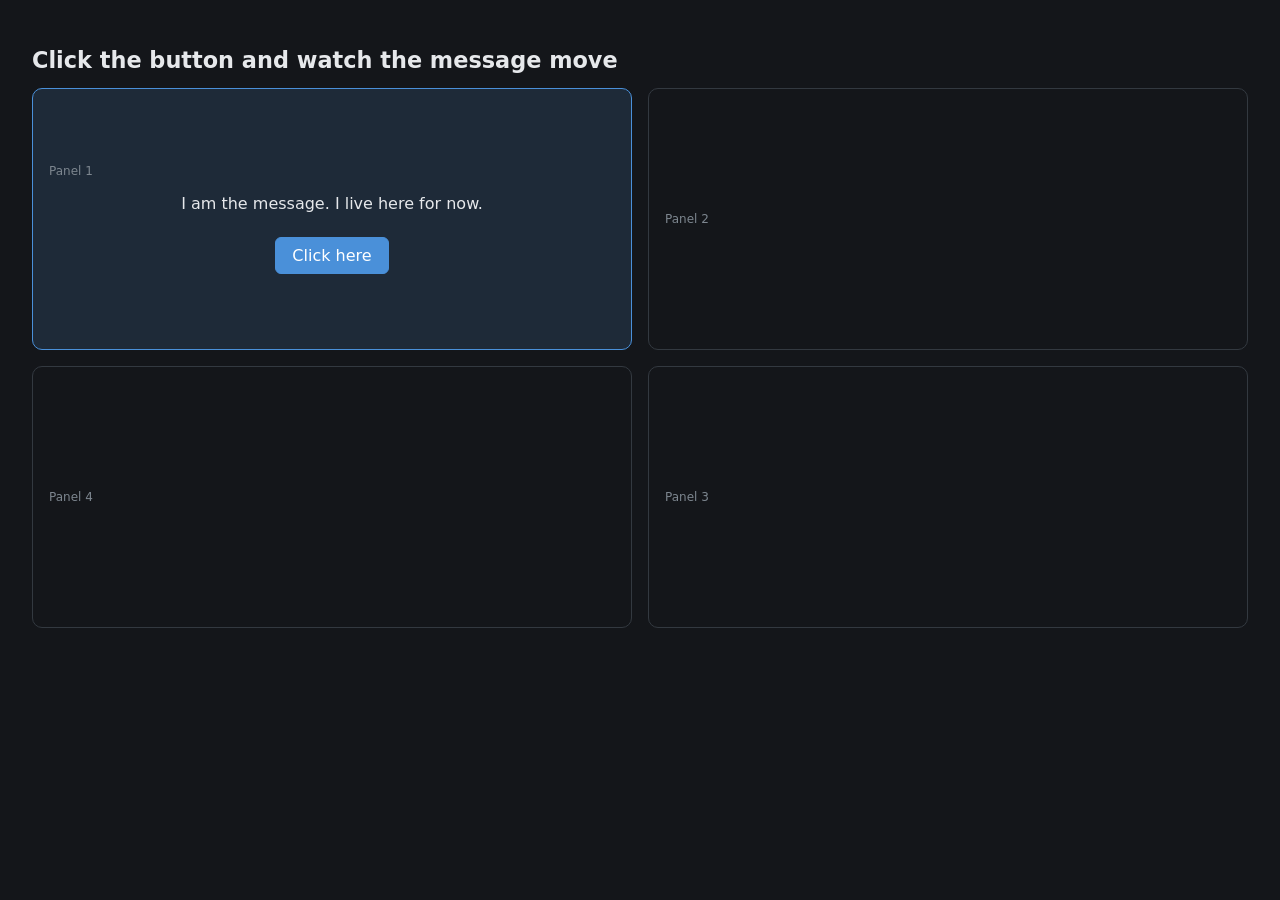
==== index.html @ 0a92f458 "Add files via upload" ====
<!DOCTYPE html>
<html lang="en">
<head>
  <meta charset="UTF-8">
  <meta name="viewport" content="width=device-width, initial-scale=1.0">
  <title>Passing the Parcel</title>
  <style>
    body {
      font-family: system-ui, sans-serif;
      margin: 0;
      padding: 2rem;
      background: #14161a;
      color: #e6e8eb;
    }

    h1 { font-size: 1.4rem; font-weight: 600; }

    /* Four chunks. This is the whole layout. */
    .grid {
      display: grid;
      grid-template-columns: 1fr 1fr;   /* 2 columns */
      grid-template-rows: 1fr 1fr;      /* 2 rows  -> 4 cells */
      gap: 1rem;
      height: 60vh;
    }

    .panel {
      border: 1px solid #333940;
      border-radius: 10px;
      padding: 1rem;
      display: flex;
      flex-direction: column;
      align-items: center;
      justify-content: center;
      transition: background 0.3s;
    }

    /* Highlight whichever panel currently holds the message */
    .panel:has(#message) { background: #1e2a38; border-color: #4a90d9; }

    .label { font-size: 0.75rem; color: #7d868f; align-self: flex-start; }

    #message { text-align: center; }

    button {
      font: inherit;
      padding: 0.5rem 1rem;
      border-radius: 6px;
      border: 1px solid #4a90d9;
      background: #4a90d9;
      color: #fff;
      cursor: pointer;
      margin-top: 0.5rem;
    }

    button:hover { background: #3b7ab8; }
  </style>
</head>
<body>

  <h1>Click the button and watch the message move</h1>

  <div class="grid">
    <div class="panel" id="panel-1">
      <span class="label">Panel 1</span>
      <div id="message">
        <p>I am the message. I live here for now.</p>
        <button id="moveBtn">Click here</button>
      </div>
    </div>
    <div class="panel" id="panel-2"><span class="label">Panel 2</span></div>
    <div class="panel" id="panel-4"><span class="label">Panel 4</span></div>
    <div class="panel" id="panel-3"><span class="label">Panel 3</span></div>
  </div>

  <script>
    // Grid order is 1, 2, 4, 3 visually (clockwise) - we control the
    // travel order here, independent of where they sit on screen.
    const order = ["panel-1", "panel-2", "panel-3", "panel-4"];
    let current = 0;

    // The three lines that actually do the work:
    document.getElementById("moveBtn").addEventListener("click", () => {
      current = (current + 1) % order.length;
      document.getElementById(order[current])
              .appendChild(document.getElementById("message"));
    });
  </script>

</body>
</html>
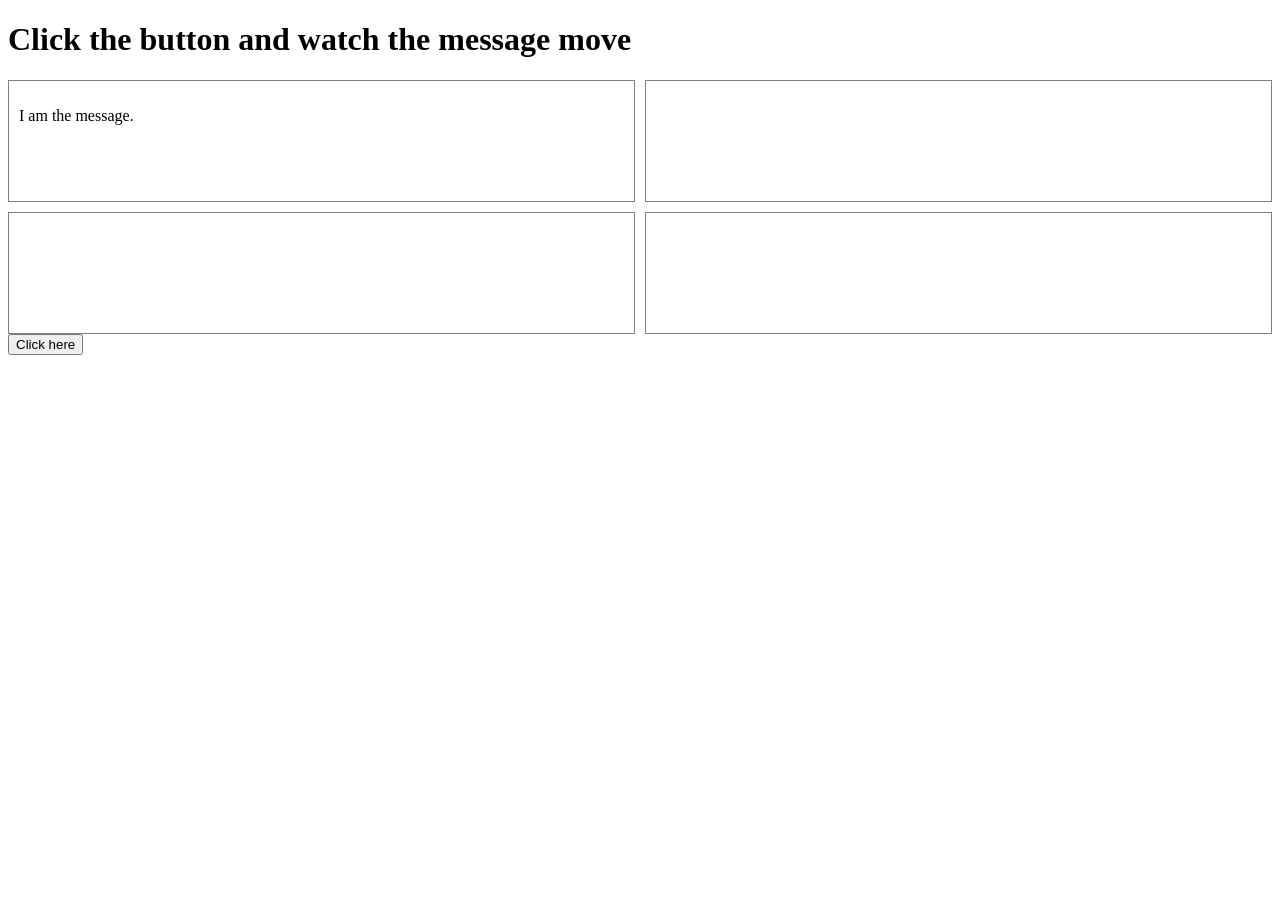
==== commit e8183e38: "Simplify page: strip styling, cut code from 91 to 37 lines" ====
--- a/index.html
+++ b/index.html
@@ -2,58 +2,10 @@
 <html lang="en">
 <head>
   <meta charset="UTF-8">
-  <meta name="viewport" content="width=device-width, initial-scale=1.0">
   <title>Passing the Parcel</title>
   <style>
-    body {
-      font-family: system-ui, sans-serif;
-      margin: 0;
-      padding: 2rem;
-      background: #14161a;
-      color: #e6e8eb;
-    }
-
-    h1 { font-size: 1.4rem; font-weight: 600; }
-
-    /* Four chunks. This is the whole layout. */
-    .grid {
-      display: grid;
-      grid-template-columns: 1fr 1fr;   /* 2 columns */
-      grid-template-rows: 1fr 1fr;      /* 2 rows  -> 4 cells */
-      gap: 1rem;
-      height: 60vh;
-    }
-
-    .panel {
-      border: 1px solid #333940;
-      border-radius: 10px;
-      padding: 1rem;
-      display: flex;
-      flex-direction: column;
-      align-items: center;
-      justify-content: center;
-      transition: background 0.3s;
-    }
-
-    /* Highlight whichever panel currently holds the message */
-    .panel:has(#message) { background: #1e2a38; border-color: #4a90d9; }
-
-    .label { font-size: 0.75rem; color: #7d868f; align-self: flex-start; }
-
-    #message { text-align: center; }
-
-    button {
-      font: inherit;
-      padding: 0.5rem 1rem;
-      border-radius: 6px;
-      border: 1px solid #4a90d9;
-      background: #4a90d9;
-      color: #fff;
-      cursor: pointer;
-      margin-top: 0.5rem;
-    }
-
-    button:hover { background: #3b7ab8; }
+    .grid { display: grid; grid-template-columns: 1fr 1fr; gap: 10px; }
+    .panel { border: 1px solid grey; height: 100px; padding: 10px; }
   </style>
 </head>
 <body>
@@ -62,29 +14,23 @@
 
   <div class="grid">
     <div class="panel" id="panel-1">
-      <span class="label">Panel 1</span>
-      <div id="message">
-        <p>I am the message. I live here for now.</p>
-        <button id="moveBtn">Click here</button>
-      </div>
+      <p id="message">I am the message.</p>
     </div>
-    <div class="panel" id="panel-2"><span class="label">Panel 2</span></div>
-    <div class="panel" id="panel-4"><span class="label">Panel 4</span></div>
-    <div class="panel" id="panel-3"><span class="label">Panel 3</span></div>
+    <div class="panel" id="panel-2"></div>
+    <div class="panel" id="panel-3"></div>
+    <div class="panel" id="panel-4"></div>
   </div>
 
+  <button onclick="move()">Click here</button>
+
   <script>
-    // Grid order is 1, 2, 4, 3 visually (clockwise) - we control the
-    // travel order here, independent of where they sit on screen.
-    const order = ["panel-1", "panel-2", "panel-3", "panel-4"];
-    let current = 0;
+    let n = 1;
 
-    // The three lines that actually do the work:
-    document.getElementById("moveBtn").addEventListener("click", () => {
-      current = (current + 1) % order.length;
-      document.getElementById(order[current])
+    function move() {
+      n = n % 4 + 1;
+      document.getElementById("panel-" + n)
               .appendChild(document.getElementById("message"));
-    });
+    }
   </script>
 
 </body>
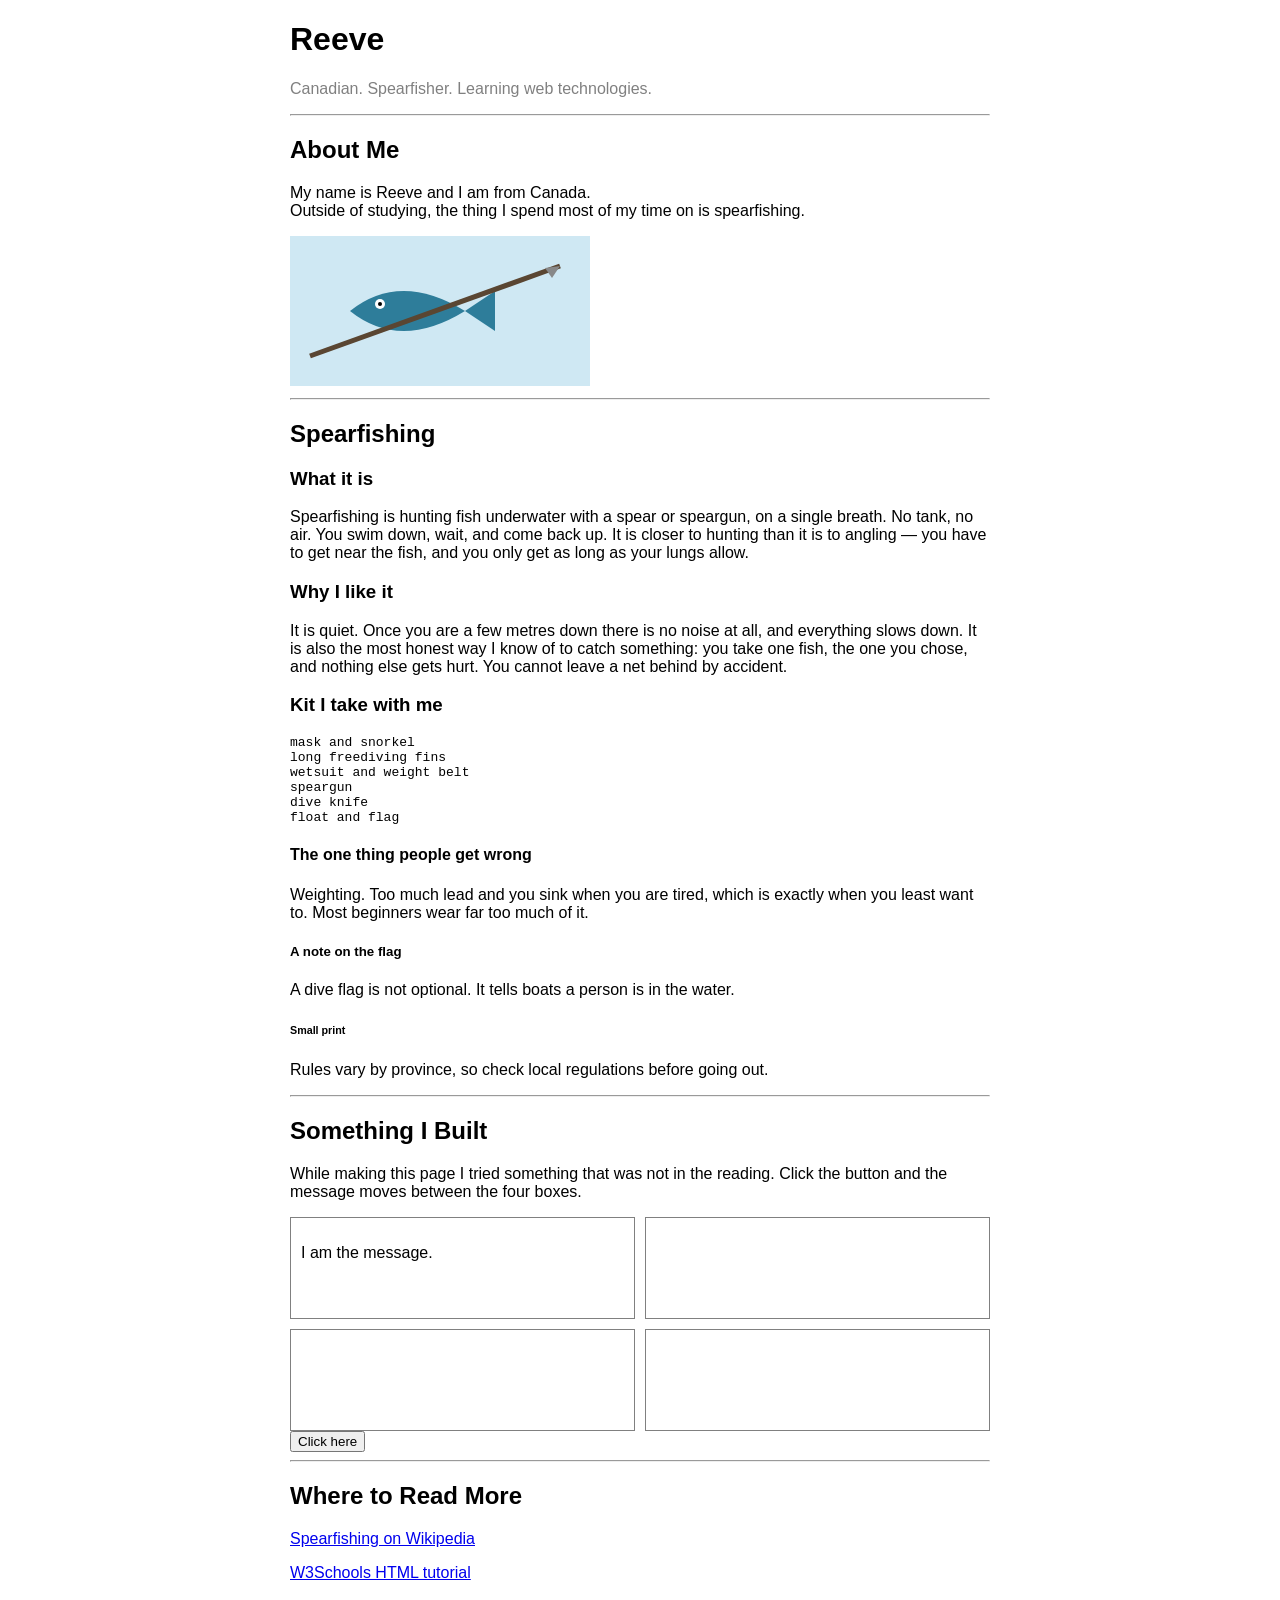
==== commit 7473e04f: "Update index.htmlEnhance page: add headings, paragraphs, image, links and content about me" ====
--- a/index.html
+++ b/index.html
@@ -2,36 +2,129 @@
 <html lang="en">
 <head>
   <meta charset="UTF-8">
-  <title>Passing the Parcel</title>
+  <meta name="viewport" content="width=device-width, initial-scale=1.0">
+  <title>Reeve - Spearfishing</title>
   <style>
+    body { font-family: sans-serif; max-width: 700px; margin: 20px auto; padding: 0 15px; }
     .grid { display: grid; grid-template-columns: 1fr 1fr; gap: 10px; }
-    .panel { border: 1px solid grey; height: 100px; padding: 10px; }
+    .panel { border: 1px solid grey; height: 80px; padding: 10px; }
   </style>
 </head>
 <body>
 
-  <h1>Click the button and watch the message move</h1>
+<!-- ===== Page heading ===== -->
+<h1>Reeve</h1>
 
-  <div class="grid">
-    <div class="panel" id="panel-1">
-      <p id="message">I am the message.</p>
-    </div>
-    <div class="panel" id="panel-2"></div>
-    <div class="panel" id="panel-3"></div>
-    <div class="panel" id="panel-4"></div>
+<p style="color: grey;">Canadian. Spearfisher. Learning web technologies.</p>
+
+<hr>
+
+<!-- ===== About me ===== -->
+<h2>About Me</h2>
+
+<p>
+  My name is Reeve and I am from Canada.<br>
+  Outside of studying, the thing I spend most of my time on is spearfishing.
+</p>
+
+<img src="fish.svg" alt="Drawing of a fish with a spear behind it" width="300" height="150">
+
+<hr>
+
+<!-- ===== My interest ===== -->
+<h2>Spearfishing</h2>
+
+<h3>What it is</h3>
+
+<p>
+  Spearfishing is hunting fish underwater with a spear or speargun, on a single
+  breath. No tank, no air. You swim down, wait, and come back up. It is closer
+  to hunting than it is to angling &mdash; you have to get near the fish, and you only
+  get as long as your lungs allow.
+</p>
+
+<h3>Why I like it</h3>
+
+<p>
+  It is quiet. Once you are a few metres down there is no noise at all, and
+  everything slows down. It is also the most honest way I know of to catch
+  something: you take one fish, the one you chose, and nothing else gets hurt.
+  You cannot leave a net behind by accident.
+</p>
+
+<h3>Kit I take with me</h3>
+
+<pre>
+mask and snorkel
+long freediving fins
+wetsuit and weight belt
+speargun
+dive knife
+float and flag
+</pre>
+
+<h4>The one thing people get wrong</h4>
+
+<p>
+  Weighting. Too much lead and you sink when you are tired, which is exactly
+  when you least want to. Most beginners wear far too much of it.
+</p>
+
+<h5>A note on the flag</h5>
+
+<p>A dive flag is not optional. It tells boats a person is in the water.</p>
+
+<h6>Small print</h6>
+
+<p>Rules vary by province, so check local regulations before going out.</p>
+
+<hr>
+
+<!-- ===== My experiment with JavaScript ===== -->
+<h2>Something I Built</h2>
+
+<p>
+  While making this page I tried something that was not in the reading. Click
+  the button and the message moves between the four boxes.
+</p>
+
+<div class="grid">
+  <div class="panel" id="panel-1">
+    <p id="message">I am the message.</p>
   </div>
+  <div class="panel" id="panel-2"></div>
+  <div class="panel" id="panel-3"></div>
+  <div class="panel" id="panel-4"></div>
+</div>
 
-  <button onclick="move()">Click here</button>
+<button onclick="move()">Click here</button>
 
-  <script>
-    let n = 1;
+<hr>
 
-    function move() {
-      n = n % 4 + 1;
-      document.getElementById("panel-" + n)
-              .appendChild(document.getElementById("message"));
-    }
-  </script>
+<!-- ===== Links out ===== -->
+<h2>Where to Read More</h2>
+
+<p>
+  <a href="https://en.wikipedia.org/wiki/Spearfishing" title="Spearfishing on Wikipedia">
+    Spearfishing on Wikipedia
+  </a>
+</p>
+
+<p>
+  <a href="https://www.w3schools.com/html/" title="The HTML tutorial used on this module">
+    W3Schools HTML tutorial
+  </a>
+</p>
+
+<script>
+  let n = 1;
+
+  function move() {
+    n = n % 4 + 1;
+    document.getElementById("panel-" + n)
+            .appendChild(document.getElementById("message"));
+  }
+</script>
 
 </body>
 </html>
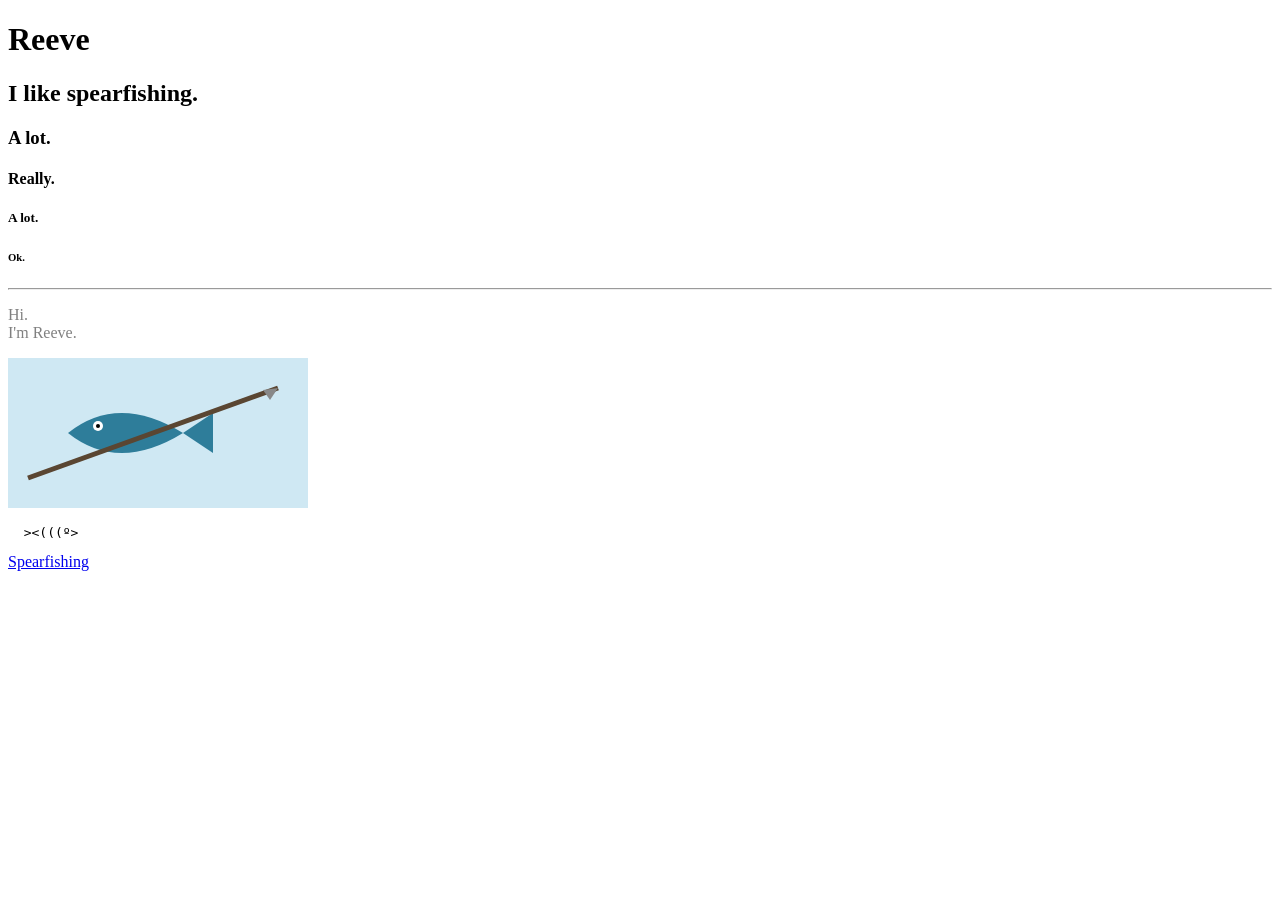
==== commit 036ea34d: "Update index.html" ====
--- a/index.html
+++ b/index.html
@@ -2,129 +2,28 @@
 <html lang="en">
 <head>
   <meta charset="UTF-8">
-  <meta name="viewport" content="width=device-width, initial-scale=1.0">
-  <title>Reeve - Spearfishing</title>
-  <style>
-    body { font-family: sans-serif; max-width: 700px; margin: 20px auto; padding: 0 15px; }
-    .grid { display: grid; grid-template-columns: 1fr 1fr; gap: 10px; }
-    .panel { border: 1px solid grey; height: 80px; padding: 10px; }
-  </style>
+  <title>Reeve</title>
 </head>
 <body>
 
-<!-- ===== Page heading ===== -->
 <h1>Reeve</h1>
-
-<p style="color: grey;">Canadian. Spearfisher. Learning web technologies.</p>
+<h2>I like spearfishing.</h2>
+<h3>A lot.</h3>
+<h4>Really.</h4>
+<h5>A lot.</h5>
+<h6>Ok.</h6>
 
 <hr>
 
-<!-- ===== About me ===== -->
-<h2>About Me</h2>
+<p style="color: grey;">Hi.<br>I'm Reeve.</p>
 
-<p>
-  My name is Reeve and I am from Canada.<br>
-  Outside of studying, the thing I spend most of my time on is spearfishing.
-</p>
-
-<img src="fish.svg" alt="Drawing of a fish with a spear behind it" width="300" height="150">
-
-<hr>
-
-<!-- ===== My interest ===== -->
-<h2>Spearfishing</h2>
-
-<h3>What it is</h3>
-
-<p>
-  Spearfishing is hunting fish underwater with a spear or speargun, on a single
-  breath. No tank, no air. You swim down, wait, and come back up. It is closer
-  to hunting than it is to angling &mdash; you have to get near the fish, and you only
-  get as long as your lungs allow.
-</p>
-
-<h3>Why I like it</h3>
-
-<p>
-  It is quiet. Once you are a few metres down there is no noise at all, and
-  everything slows down. It is also the most honest way I know of to catch
-  something: you take one fish, the one you chose, and nothing else gets hurt.
-  You cannot leave a net behind by accident.
-</p>
-
-<h3>Kit I take with me</h3>
+<img src="fish.svg" alt="Fish" width="300" height="150">
 
 <pre>
-mask and snorkel
-long freediving fins
-wetsuit and weight belt
-speargun
-dive knife
-float and flag
+  ><(((º>
 </pre>
 
-<h4>The one thing people get wrong</h4>
-
-<p>
-  Weighting. Too much lead and you sink when you are tired, which is exactly
-  when you least want to. Most beginners wear far too much of it.
-</p>
-
-<h5>A note on the flag</h5>
-
-<p>A dive flag is not optional. It tells boats a person is in the water.</p>
-
-<h6>Small print</h6>
-
-<p>Rules vary by province, so check local regulations before going out.</p>
-
-<hr>
-
-<!-- ===== My experiment with JavaScript ===== -->
-<h2>Something I Built</h2>
-
-<p>
-  While making this page I tried something that was not in the reading. Click
-  the button and the message moves between the four boxes.
-</p>
-
-<div class="grid">
-  <div class="panel" id="panel-1">
-    <p id="message">I am the message.</p>
-  </div>
-  <div class="panel" id="panel-2"></div>
-  <div class="panel" id="panel-3"></div>
-  <div class="panel" id="panel-4"></div>
-</div>
-
-<button onclick="move()">Click here</button>
-
-<hr>
-
-<!-- ===== Links out ===== -->
-<h2>Where to Read More</h2>
-
-<p>
-  <a href="https://en.wikipedia.org/wiki/Spearfishing" title="Spearfishing on Wikipedia">
-    Spearfishing on Wikipedia
-  </a>
-</p>
-
-<p>
-  <a href="https://www.w3schools.com/html/" title="The HTML tutorial used on this module">
-    W3Schools HTML tutorial
-  </a>
-</p>
-
-<script>
-  let n = 1;
-
-  function move() {
-    n = n % 4 + 1;
-    document.getElementById("panel-" + n)
-            .appendChild(document.getElementById("message"));
-  }
-</script>
+<a href="https://en.wikipedia.org/wiki/Spearfishing" title="Wikipedia">Spearfishing</a>
 
 </body>
 </html>
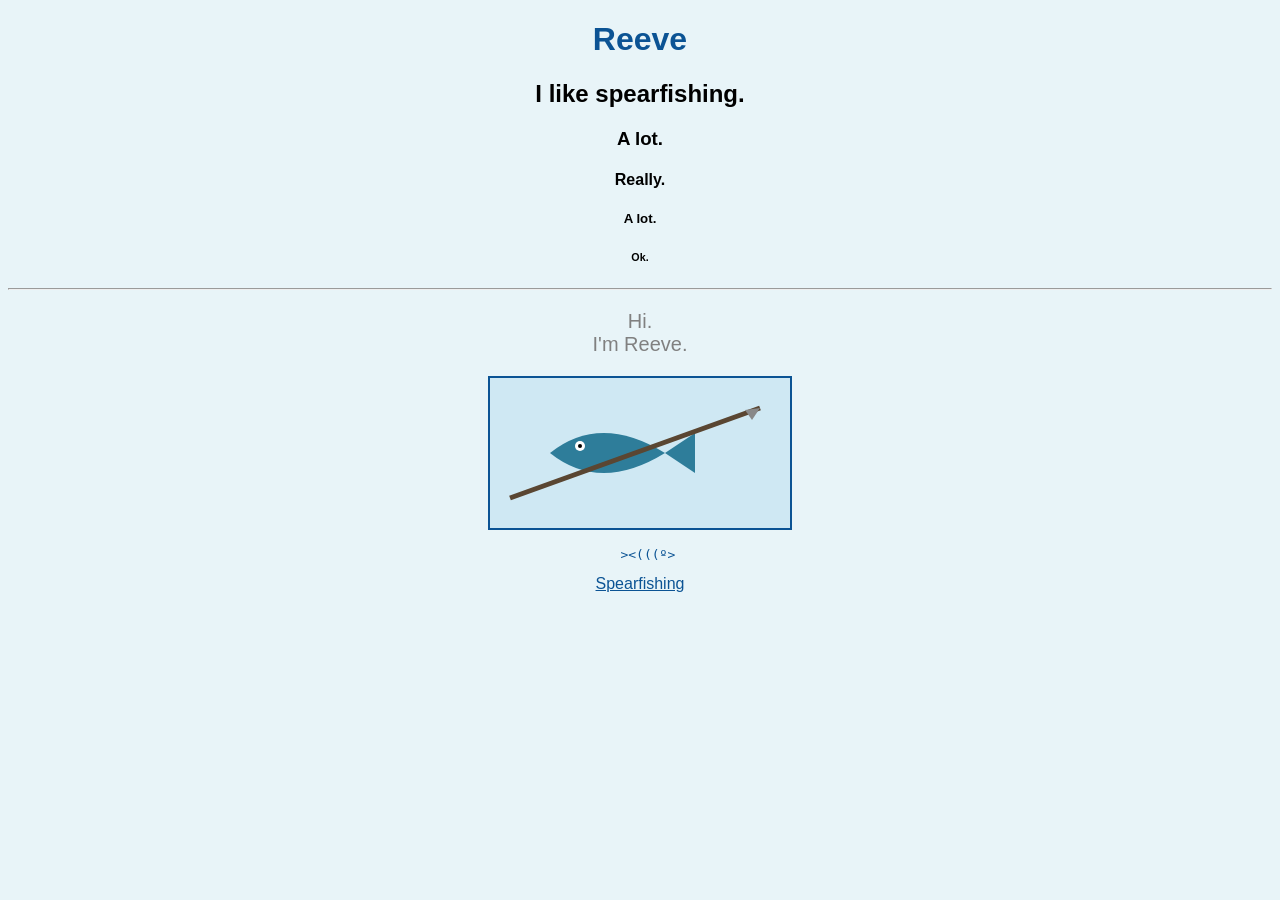
==== commit 8f139ff8: "Add style attributes" ====
--- a/index.html
+++ b/index.html
@@ -4,9 +4,9 @@
   <meta charset="UTF-8">
   <title>Reeve</title>
 </head>
-<body>
+<body style="background-color: #e8f4f8; font-family: Arial, sans-serif; text-align: center;">
 
-<h1>Reeve</h1>
+<h1 style="color: #0b5394;">Reeve</h1>
 <h2>I like spearfishing.</h2>
 <h3>A lot.</h3>
 <h4>Really.</h4>
@@ -15,15 +15,15 @@
 
 <hr>
 
-<p style="color: grey;">Hi.<br>I'm Reeve.</p>
+<p style="color: grey; font-size: 20px;">Hi.<br>I'm Reeve.</p>
 
-<img src="fish.svg" alt="Fish" width="300" height="150">
+<img src="fish.svg" alt="Fish" width="300" height="150" style="border: 2px solid #0b5394;">
 
-<pre>
+<pre style="color: #0b5394;">
   ><(((º>
 </pre>
 
-<a href="https://en.wikipedia.org/wiki/Spearfishing" title="Wikipedia">Spearfishing</a>
+<a href="https://en.wikipedia.org/wiki/Spearfishing" title="Wikipedia" style="color: #0b5394;">Spearfishing</a>
 
 </body>
 </html>
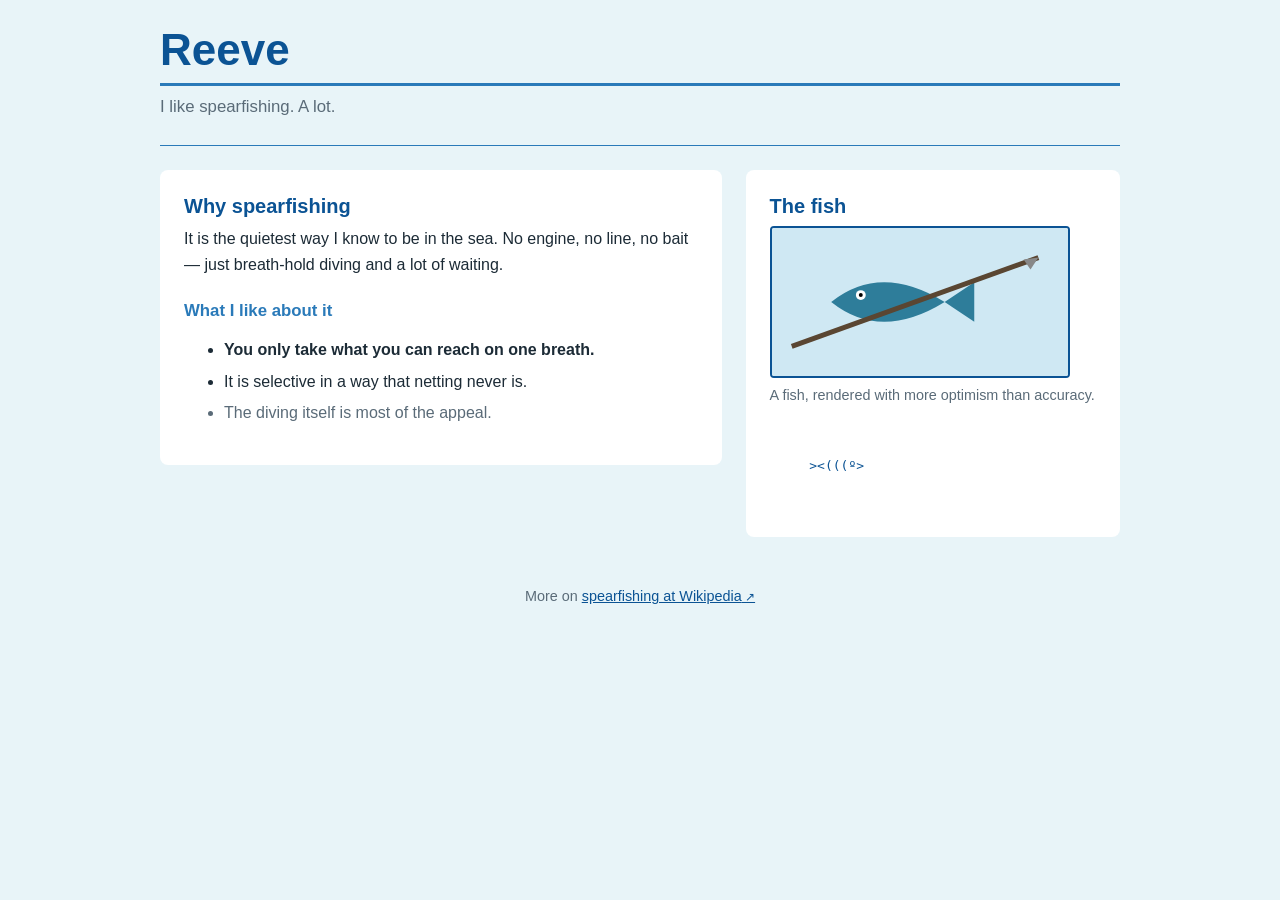
==== commit 76433c96: "Move styling to external stylesheet, improve accessibility Replace inline style attributes with styl" ====
--- a/index.html
+++ b/index.html
@@ -2,28 +2,61 @@
 <html lang="en">
 <head>
   <meta charset="UTF-8">
-  <title>Reeve</title>
+  <meta name="viewport" content="width=device-width, initial-scale=1">
+  <title>Reeve — Spearfishing</title>
+  <link rel="stylesheet" href="styles.css">
 </head>
-<body style="background-color: #e8f4f8; font-family: Arial, sans-serif; text-align: center;">
+<body>
 
-<h1 style="color: #0b5394;">Reeve</h1>
-<h2>I like spearfishing.</h2>
-<h3>A lot.</h3>
-<h4>Really.</h4>
-<h5>A lot.</h5>
-<h6>Ok.</h6>
+<a class="skip-link" href="#main">Skip to main content</a>
 
-<hr>
+<div class="wrapper">
 
-<p style="color: grey; font-size: 20px;">Hi.<br>I'm Reeve.</p>
+  <header>
+    <h1 id="site-title">Reeve</h1>
+    <p class="intro">I like spearfishing. A lot.</p>
+  </header>
 
-<img src="fish.svg" alt="Fish" width="300" height="150" style="border: 2px solid #0b5394;">
+  <hr>
 
-<pre style="color: #0b5394;">
-  ><(((º>
-</pre>
+  <main id="main">
+    <div class="content">
 
-<a href="https://en.wikipedia.org/wiki/Spearfishing" title="Wikipedia" style="color: #0b5394;">Spearfishing</a>
+      <section class="card">
+        <h2>Why spearfishing</h2>
+        <p>
+          It is the quietest way I know to be in the sea. No engine, no line,
+          no bait — just breath-hold diving and a lot of waiting.
+        </p>
+        <h3>What I like about it</h3>
+        <ul class="facts">
+          <li>You only take what you can reach on one breath.</li>
+          <li>It is selective in a way that netting never is.</li>
+          <li>The diving itself is most of the appeal.</li>
+        </ul>
+      </section>
+
+      <section class="card">
+        <h2>The fish</h2>
+        <figure>
+          <img src="fish.svg" alt="Simple line drawing of a fish, seen from the side"
+               width="300" height="150">
+          <figcaption>A fish, rendered with more optimism than accuracy.</figcaption>
+        </figure>
+        <pre aria-label="ASCII art of a fish">  &gt;&lt;(((º&gt;</pre>
+      </section>
+
+    </div>
+  </main>
+
+  <footer>
+    <p>
+      More on
+      <a href="https://en.wikipedia.org/wiki/Spearfishing">spearfishing at Wikipedia</a>
+    </p>
+  </footer>
+
+</div>
 
 </body>
 </html>
--- a/styles.css
+++ b/styles.css
@@ -0,0 +1,208 @@
+/* Reeve — Web Technologies
+   Mobile-first stylesheet. Base rules target small screens;
+   the media queries below layer on wider layouts. */
+
+:root {
+  --deep:    #0b5394;
+  --mid:     #2a7ab9;
+  --surface: #e8f4f8;
+  --card:    #ffffff;
+  --ink:     #1c2b36;
+  --muted:   #5a6b78;
+  --space:   1rem;
+}
+
+*,
+*::before,
+*::after {
+  box-sizing: border-box;
+}
+
+body {
+  margin: 0;
+  padding: var(--space);
+  font-family: Arial, Helvetica, sans-serif;
+  line-height: 1.6;
+  color: var(--ink);
+  background-color: var(--surface);
+}
+
+/* Skip link — visible only once focused by keyboard */
+.skip-link {
+  position: absolute;
+  left: -9999px;
+}
+
+.skip-link:focus {
+  left: var(--space);
+  top: var(--space);
+  z-index: 10;
+  padding: 0.5rem 1rem;
+  background: var(--card);
+  border: 2px solid var(--deep);
+}
+
+/* Type scale */
+h1,
+h2,
+h3 {
+  color: var(--deep);
+  line-height: 1.2;
+  margin-block: 0 0.5rem;
+}
+
+h1 {
+  font-size: 1.75rem;
+}
+
+h2 {
+  font-size: 1.25rem;
+  font-weight: 600;
+}
+
+h3 {
+  font-size: 1.05rem;
+  color: var(--mid);
+}
+
+p {
+  margin-block: 0 var(--space);
+}
+
+/* Class selector */
+.intro {
+  color: var(--muted);
+  font-size: 1.05rem;
+}
+
+/* ID selector */
+#site-title {
+  border-bottom: 3px solid var(--mid);
+  padding-bottom: 0.4rem;
+}
+
+/* Layout wrapper */
+.wrapper {
+  max-width: 60rem;
+  margin-inline: auto;
+}
+
+.card {
+  background: var(--card);
+  border-radius: 8px;
+  padding: var(--space);
+  margin-block-end: var(--space);
+}
+
+/* Descendant + child selectors */
+.card > h2 {
+  margin-block-start: 0;
+}
+
+.facts li {
+  margin-block-end: 0.35rem;
+}
+
+/* Pseudo-class: alternate row shading, and first item emphasis */
+.facts li:nth-child(odd) {
+  color: var(--muted);
+}
+
+.facts li:first-child {
+  font-weight: 600;
+  color: var(--ink);
+}
+
+figure {
+  margin: 0 0 var(--space);
+}
+
+img {
+  max-width: 100%;
+  height: auto;
+  display: block;
+  border: 2px solid var(--deep);
+  border-radius: 4px;
+}
+
+figcaption {
+  font-size: 0.9rem;
+  color: var(--muted);
+  margin-block-start: 0.4rem;
+}
+
+pre {
+  color: var(--deep);
+  background: var(--card);
+  padding: var(--space);
+  border-radius: 4px;
+  overflow-x: auto;
+}
+
+/* Attribute selector — flag links that leave the site */
+a[href^="http"]::after {
+  content: " ↗";
+  font-size: 0.85em;
+}
+
+a {
+  color: var(--deep);
+}
+
+a:hover,
+a:focus-visible {
+  color: var(--mid);
+}
+
+/* Visible focus ring for keyboard users */
+a:focus-visible,
+.skip-link:focus-visible {
+  outline: 3px solid var(--mid);
+  outline-offset: 2px;
+}
+
+hr {
+  border: 0;
+  border-top: 1px solid var(--mid);
+  margin-block: 1.5rem;
+}
+
+footer {
+  font-size: 0.9rem;
+  color: var(--muted);
+  text-align: center;
+  padding-block: var(--space);
+}
+
+/* ---- Tablet and up ---- */
+@media (min-width: 40rem) {
+  :root {
+    --space: 1.5rem;
+  }
+
+  h1 {
+    font-size: 2.25rem;
+  }
+
+  .content {
+    display: grid;
+    grid-template-columns: 3fr 2fr;
+    gap: var(--space);
+    align-items: start;
+  }
+}
+
+/* ---- Desktop ---- */
+@media (min-width: 64rem) {
+  h1 {
+    font-size: 2.75rem;
+  }
+}
+
+/* Respect users who ask for less motion */
+@media (prefers-reduced-motion: reduce) {
+  * {
+    transition: none !important;
+    animation: none !important;
+  }
+}
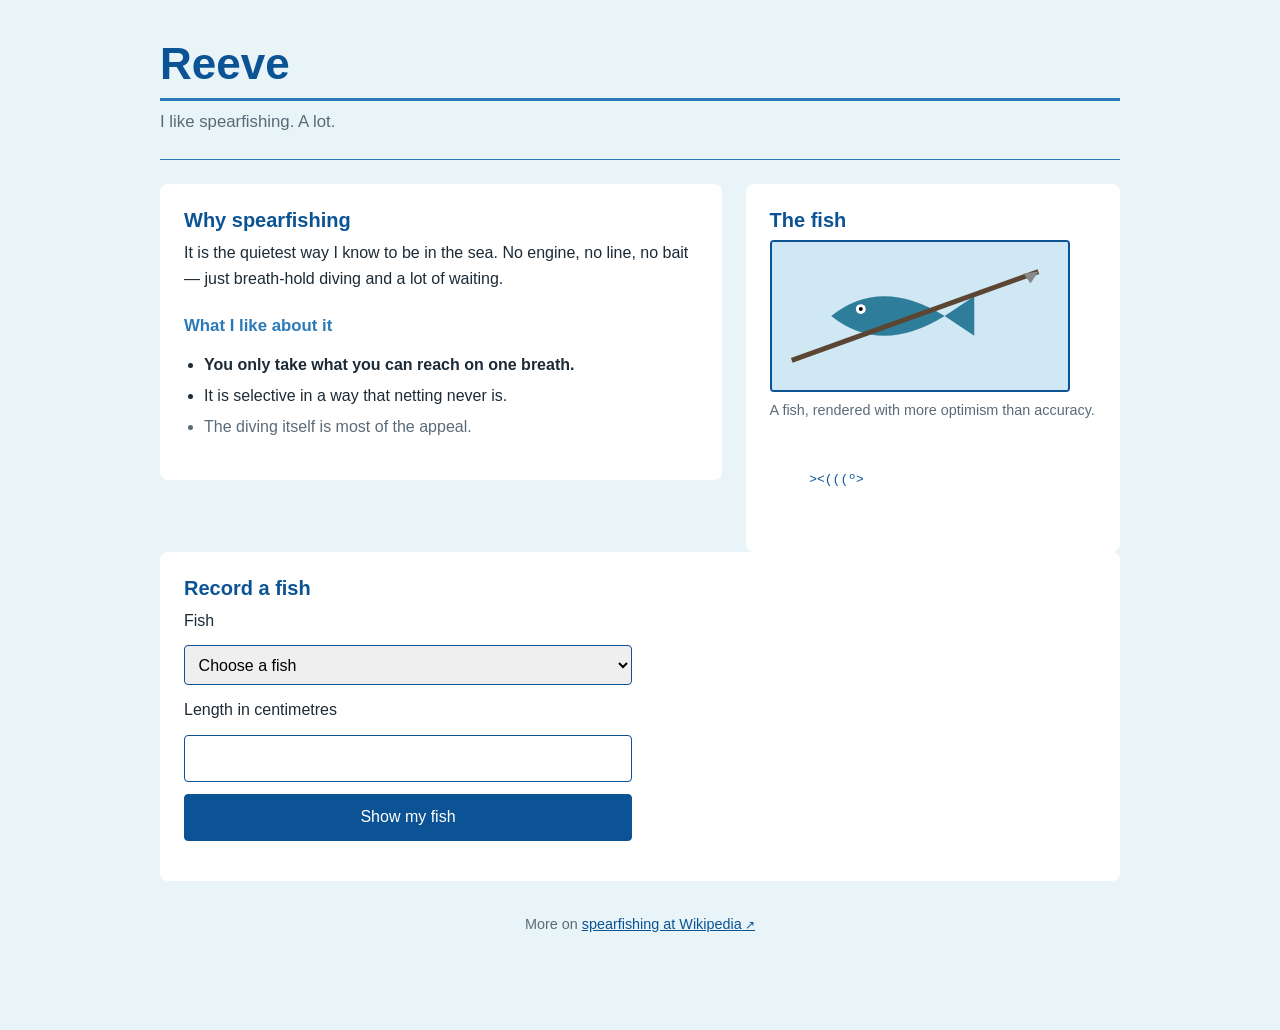
==== commit 99068f14: "Add simple interactive fish form" ====
--- a/index.html
+++ b/index.html
@@ -5,6 +5,7 @@
   <meta name="viewport" content="width=device-width, initial-scale=1">
   <title>Reeve — Spearfishing</title>
   <link rel="stylesheet" href="styles.css">
+  <script src="script.js" defer></script>
 </head>
 <body>
 
@@ -47,6 +48,26 @@
       </section>
 
     </div>
+    <!-- Form added with OpenAI Codex assistance, 20 October 2026. -->
+    <section class="card">
+      <h2>Record a fish</h2>
+      <form id="fish-form">
+        <label for="fish-name">Fish</label>
+        <select id="fish-name" name="fish" required>
+          <option value="">Choose a fish</option>
+          <option value="mackerel">Mackerel</option>
+          <option value="bass">Bass</option>
+          <option value="pollock">Pollock</option>
+        </select>
+
+        <label for="fish-length">Length in centimetres</label>
+        <input id="fish-length" name="length" type="number" min="1" max="500" step="1" required>
+
+        <button type="submit">Show my fish</button>
+      </form>
+      <p id="fish-result" role="status"></p>
+      <noscript>Turn on JavaScript to show your fish summary.</noscript>
+    </section>
   </main>
 
   <footer>
@@ -60,3 +81,4 @@
 
 </body>
 </html>
+
--- a/styles.css
+++ b/styles.css
@@ -1,3 +1,4 @@
+/* Responsive refinements assisted by OpenAI Codex, 20 October 2026. */
 /* Reeve — Web Technologies
    Mobile-first stylesheet. Base rules target small screens;
    the media queries below layer on wider layouts. */
@@ -20,7 +21,7 @@
 
 body {
   margin: 0;
-  padding: var(--space);
+  padding: clamp(1rem, 3vw, 2.5rem);
   font-family: Arial, Helvetica, sans-serif;
   line-height: 1.6;
   color: var(--ink);
@@ -85,13 +86,19 @@
 .wrapper {
   max-width: 60rem;
   margin-inline: auto;
+  overflow-wrap: anywhere;
+}
+
+.content {
+  display: grid;
+  gap: var(--space);
 }
 
 .card {
   background: var(--card);
   border-radius: 8px;
   padding: var(--space);
-  margin-block-end: var(--space);
+  min-width: 0;
 }
 
 /* Descendant + child selectors */
@@ -175,7 +182,7 @@
 }
 
 /* ---- Tablet and up ---- */
-@media (min-width: 40rem) {
+@media (min-width: 48rem) {
   :root {
     --space: 1.5rem;
   }
@@ -186,7 +193,7 @@
 
   .content {
     display: grid;
-    grid-template-columns: 3fr 2fr;
+    grid-template-columns: minmax(0, 3fr) minmax(0, 2fr);
     gap: var(--space);
     align-items: start;
   }
@@ -206,3 +213,47 @@
     animation: none !important;
   }
 }
+
+/* Keep list indentation comfortable on narrow screens. */
+.facts {
+  padding-inline-start: 1.25rem;
+}
+
+footer a {
+  display: inline-block;
+  padding-block: 0.5rem;
+}
+
+
+
+
+/* Simple form styling — assisted by OpenAI Codex. */
+#fish-form {
+  display: grid;
+  gap: 0.75rem;
+  max-width: 28rem;
+}
+
+input, select, button {
+  font: inherit;
+  padding: 0.6rem;
+  width: 100%;
+  min-width: 0;
+  border: 1px solid var(--deep);
+  border-radius: 4px;
+}
+
+button {
+  color: white;
+  background: var(--deep);
+  cursor: pointer;
+}
+
+input:focus-visible, select:focus-visible, button:focus-visible {
+  outline: 3px solid var(--mid);
+  outline-offset: 2px;
+}
+
+#fish-result {
+  margin-block: 1rem 0;
+}
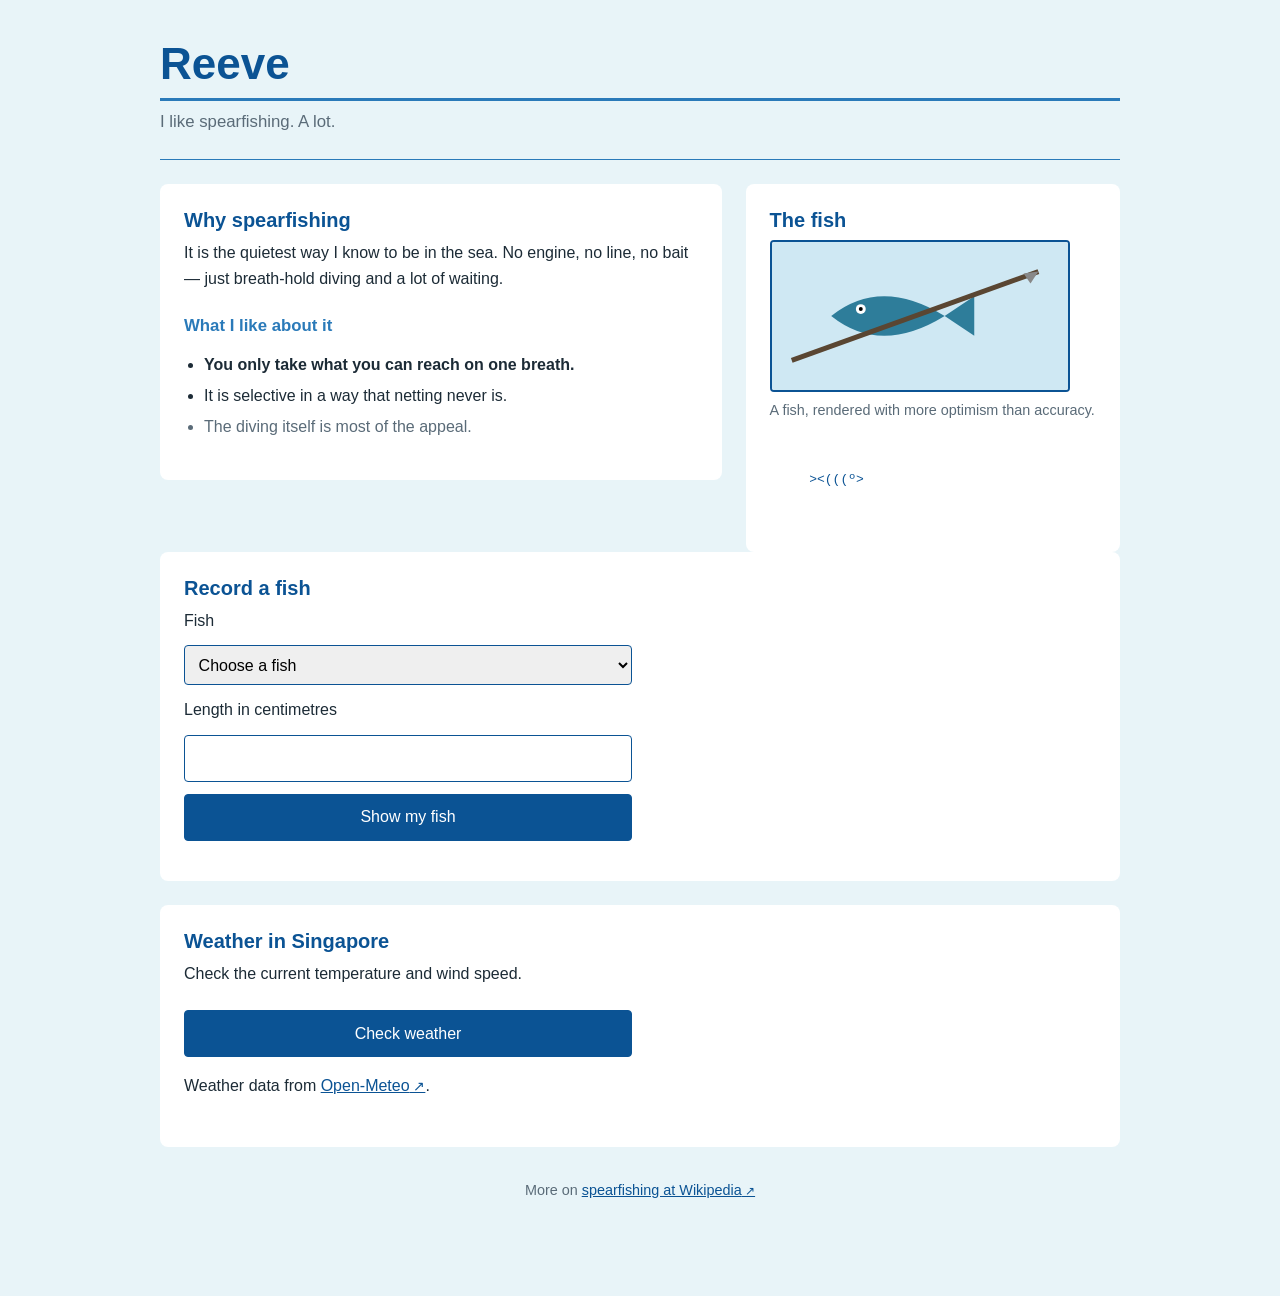
==== commit 3ffe6026: "Add weather API feature with loading and error states" ====
--- a/index.html
+++ b/index.html
@@ -68,6 +68,14 @@
       <p id="fish-result" role="status"></p>
       <noscript>Turn on JavaScript to show your fish summary.</noscript>
     </section>
+    <section class="card weather-card">
+      <h2>Weather in Singapore</h2>
+      <p>Check the current temperature and wind speed.</p>
+      <button id="weather-button" type="button">Check weather</button>
+      <p id="weather-status" role="status"></p>
+
+      <p>Weather data from <a href="https://open-meteo.com/">Open-Meteo</a>.</p>
+    </section>
   </main>
 
   <footer>
@@ -82,3 +90,5 @@
 </body>
 </html>
 
+
+
--- a/styles.css
+++ b/styles.css
@@ -257,3 +257,23 @@
 #fish-result {
   margin-block: 1rem 0;
 }
+
+.weather-card {
+  margin-block-start: var(--space);
+}
+
+.weather-card button {
+  max-width: 28rem;
+}
+
+#weather-status {
+  margin-block: 1rem;
+}
+
+
+
+button:disabled {
+  opacity: 0.65;
+  cursor: wait;
+}
+
